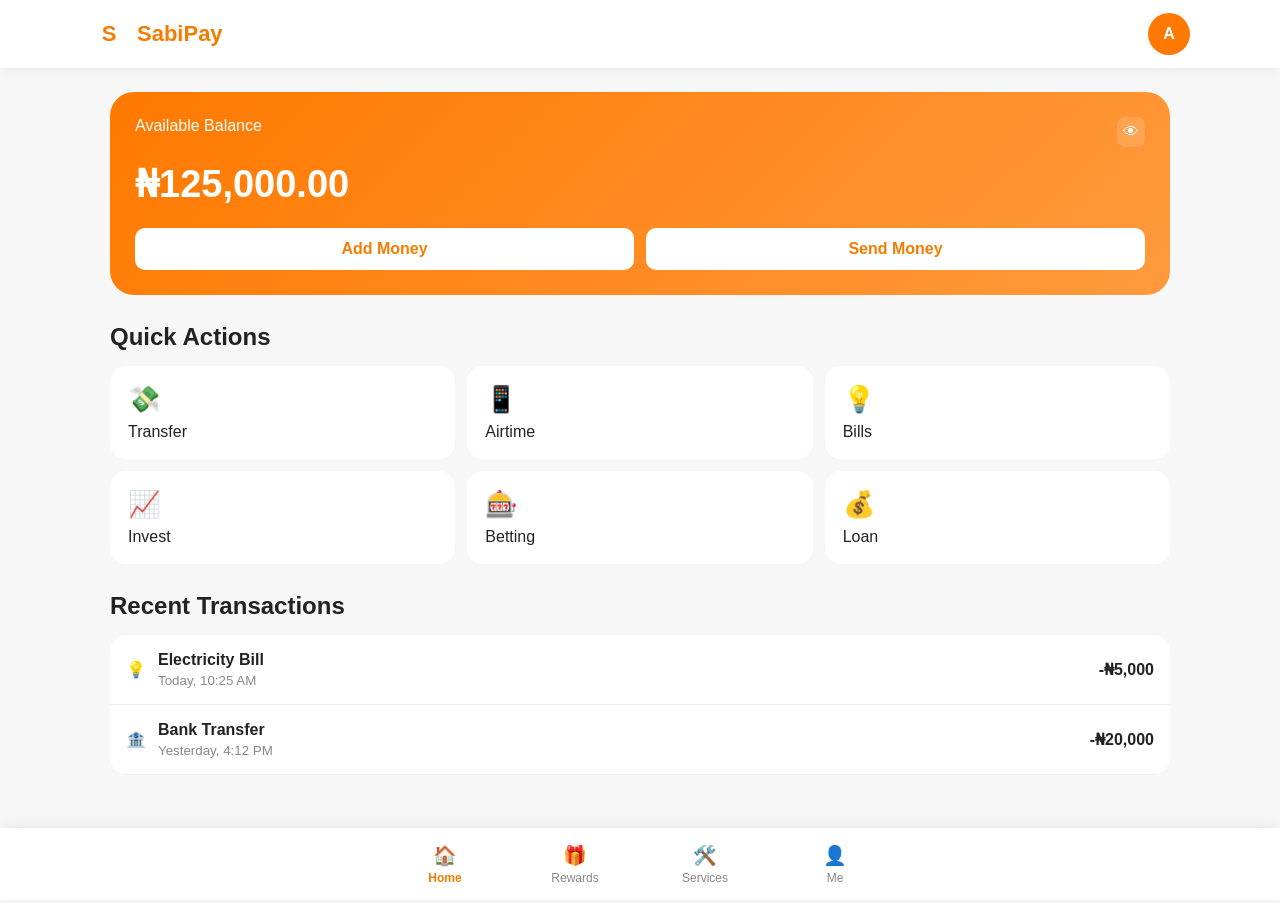
==== src/main/resources/static/index.html @ b687425d "Initial SabiPay wallet project" ====
<!DOCTYPE html>
<html lang="en"><head><meta charset="UTF-8"><meta name="viewport" content="width=device-width,initial-scale=1.0"><title>SabiPay - Home</title><link rel="stylesheet" href="css/style.css"></head>
<body><header class="topbar"><a class="brand" href="index.html"><span class="logo-mark small">S</span>SabiPay</a><a class="avatar" href="me.html">A</a></header>
<main class="app-main"><section class="balance-card"><div>Available Balance <button class="balance-eye">👁</button></div><h1>₦125,000.00</h1><div class="balance-actions"><button>Add Money</button><button>Send Money</button></div></section>
<section class="section"><div class="section-title"><h2>Quick Actions</h2></div><div class="service-grid">
<a href="service.html"><span>💸</span>Transfer</a><a href="service.html"><span>📱</span>Airtime</a><a href="service.html"><span>💡</span>Bills</a><a href="service.html"><span>📈</span>Invest</a><a href="service.html"><span>🎰</span>Betting</a><a href="service.html"><span>💰</span>Loan</a></div></section>
<section class="section"><div class="section-title"><h2>Recent Transactions</h2></div><div class="transaction-list">
<div class="transaction"><span>💡</span><div><b>Electricity Bill</b><small>Today, 10:25 AM</small></div><strong>-₦5,000</strong></div>
<div class="transaction"><span>🏦</span><div><b>Bank Transfer</b><small>Yesterday, 4:12 PM</small></div><strong>-₦20,000</strong></div></div></section></main>
<nav class="bottom-nav"><a class="active" href="index.html">🏠<span>Home</span></a><a href="reward.html">🎁<span>Rewards</span></a><a href="service.html">🛠️<span>Services</span></a><a href="me.html">👤<span>Me</span></a></nav><script src="js/app.js"></script></body></html>
---- src/main/resources/static/css/style.css ----
*{box-sizing:border-box;margin:0;padding:0}body{font-family:Arial,Helvetica,sans-serif;background:#f7f7f7;color:#222}a{text-decoration:none;color:inherit}button,input{font:inherit}.auth-page{min-height:100vh;background:linear-gradient(145deg,#ff7900,#ff9d3d);display:flex;align-items:center;justify-content:center;padding:24px}.auth-container{width:100%;max-width:440px}.auth-brand{text-align:center;color:#fff;margin-bottom:22px}.auth-brand h1{font-size:32px;margin:10px 0 6px}.logo-mark{width:58px;height:58px;border-radius:18px;background:#fff;color:#f57c00;display:inline-flex;align-items:center;justify-content:center;font-size:32px;font-weight:800}.logo-mark.small{width:38px;height:38px;border-radius:12px;font-size:22px}.auth-card{background:#fff;border-radius:24px;padding:30px;box-shadow:0 20px 50px #0003}.auth-card h2{font-size:26px;margin-bottom:7px}.muted{color:#777;margin-bottom:24px}label{display:block;font-weight:600;margin:15px 0 7px}input{width:100%;padding:14px;border:1px solid #ddd;border-radius:12px;outline:none}input:focus{border-color:#ff7900}.password-wrap{position:relative}.password-wrap input{padding-right:65px}.password-toggle{position:absolute;right:8px;top:7px;border:0;background:none;color:#f57c00;font-weight:700;cursor:pointer;padding:7px}.forgot-link{display:block;text-align:right;color:#f57c00;margin:12px 0 18px}.primary-btn{width:100%;border:0;background:#ff7900;color:#fff;padding:14px;border-radius:12px;font-weight:700;cursor:pointer}.switch-auth{text-align:center;margin-top:20px;color:#777}.switch-auth a{color:#f57c00;font-weight:700}.topbar{height:68px;background:#fff;display:flex;align-items:center;justify-content:space-between;padding:0 max(20px,calc((100% - 1100px)/2));box-shadow:0 2px 12px #0000000d;position:sticky;top:0;z-index:10}.brand{display:flex;align-items:center;gap:9px;font-size:22px;font-weight:800;color:#f57c00}.avatar,.profile-avatar{width:42px;height:42px;border-radius:50%;background:#ff7900;color:#fff;display:flex;align-items:center;justify-content:center;font-weight:800}.app-main{max-width:1100px;margin:auto;padding:24px 20px 100px}.balance-card,.reward-card{background:linear-gradient(135deg,#ff7900,#ff9a3d);color:#fff;border-radius:24px;padding:25px;margin-bottom:28px}.balance-card>div:first-child{display:flex;justify-content:space-between}.balance-eye{border:0;background:#ffffff25;color:#fff;padding:6px;border-radius:8px}.balance-card h1{font-size:38px;margin:15px 0 22px}.balance-actions{display:flex;gap:12px}.balance-actions button{flex:1;border:0;padding:12px;border-radius:10px;color:#f57c00;background:#fff;font-weight:700}.section{margin-bottom:28px}.section-title{display:flex;justify-content:space-between;margin-bottom:15px}.service-grid{display:grid;grid-template-columns:repeat(3,1fr);gap:12px}.service-grid a{background:#fff;border-radius:16px;padding:18px;display:flex;flex-direction:column;gap:8px}.service-grid span{font-size:26px}.service-grid.large{grid-template-columns:repeat(2,1fr)}small{display:block;color:#888;margin-top:4px}.transaction-list,.settings-list,.reward-list{background:#fff;border-radius:18px;overflow:hidden}.transaction{display:flex;align-items:center;gap:12px;padding:16px;border-bottom:1px solid #eee}.transaction div{flex:1}.page-heading{margin:15px 0 25px}.page-heading p{color:#777;margin-top:6px}.reward-card h1{font-size:42px;margin:12px 0 20px}.reward-card h1 small{font-size:18px}.reward-card .primary-btn{background:#fff;color:#f57c00;width:auto}.reward-list>div{display:flex;align-items:center;gap:14px;padding:17px;border-bottom:1px solid #eee}.reward-list>div>div{flex:1}.reward-list button{border:0;background:#fff3e8;color:#f57c00;padding:8px 12px;border-radius:9px}.profile-card{text-align:center;background:#fff;border-radius:20px;padding:28px;margin-bottom:22px}.profile-avatar{width:72px;height:72px;margin:0 auto 12px;font-size:26px}.profile-card p{color:#777;margin-top:5px}.settings-list a{display:flex;align-items:center;gap:13px;padding:17px;border-bottom:1px solid #eee}.settings-list b{margin-left:auto;color:#aaa}.logout-btn{width:100%;margin-top:18px;border:1px solid #ff7900;color:#ff7900;background:#fff;padding:13px;border-radius:12px;font-weight:700}.bottom-nav{position:fixed;bottom:0;left:0;right:0;height:72px;background:#fff;display:flex;justify-content:center;box-shadow:0 -3px 15px #00000010;z-index:20}.bottom-nav a{width:130px;display:flex;flex-direction:column;align-items:center;justify-content:center;gap:4px;color:#888;font-size:19px}.bottom-nav a span{font-size:12px}.bottom-nav a.active{color:#f57c00;font-weight:700}@media(max-width:650px){.service-grid,.service-grid.large{grid-template-columns:repeat(2,1fr)}.balance-card h1{font-size:31px}.app-main{padding:18px 14px 95px}.auth-card{padding:24px}.bottom-nav a{width:25%}}
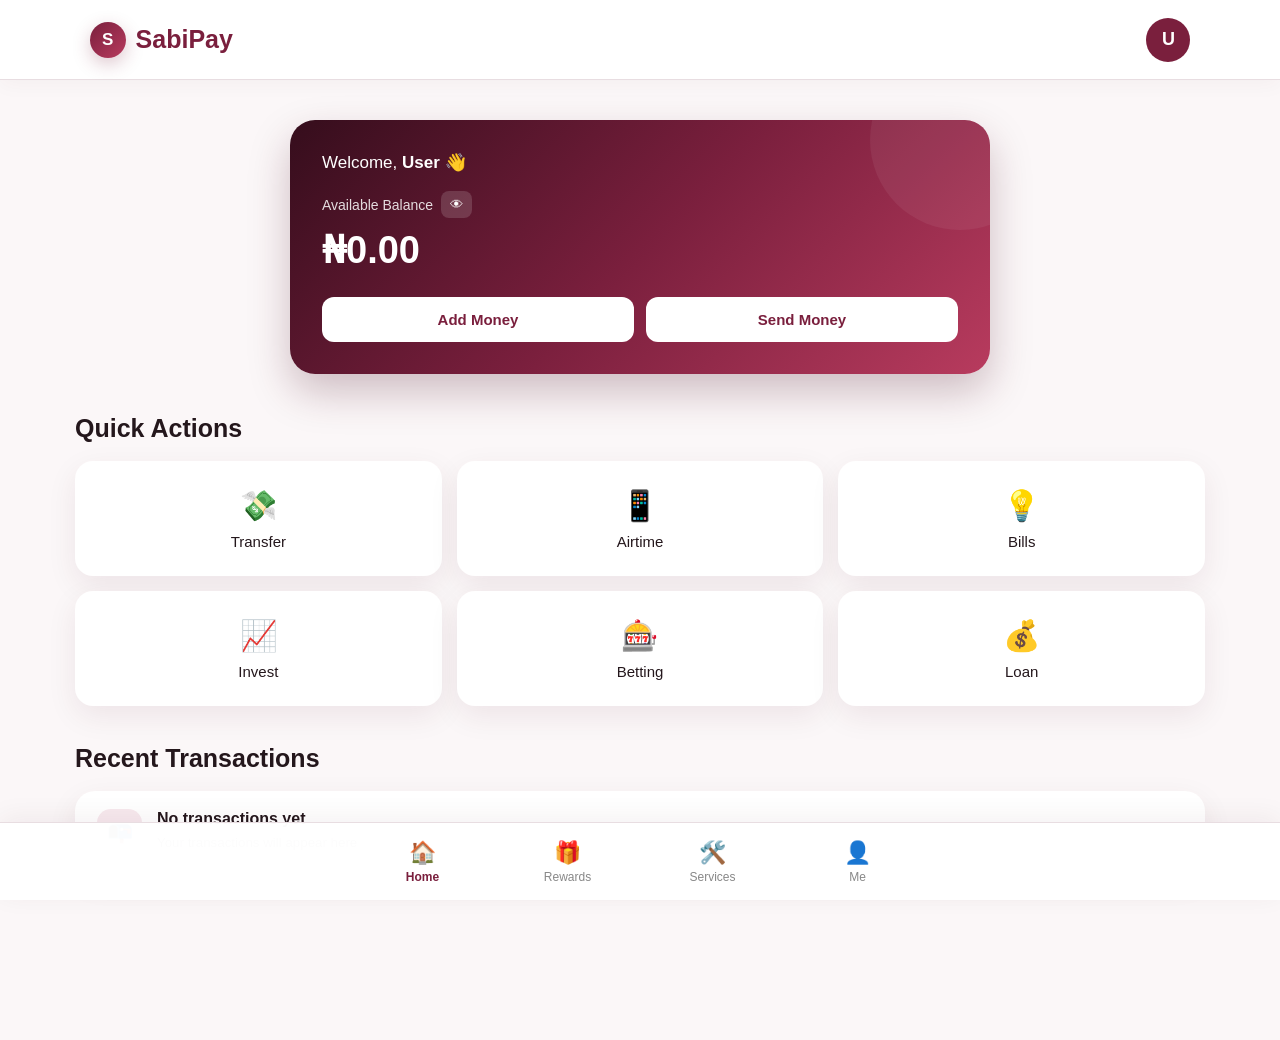
==== commit 9fa189cf: "Update SabiPay frontend wine theme and responsiveness" ====
--- a/src/main/resources/static/index.html
+++ b/src/main/resources/static/index.html
@@ -1,10 +1,592 @@
 <!DOCTYPE html>
-<html lang="en"><head><meta charset="UTF-8"><meta name="viewport" content="width=device-width,initial-scale=1.0"><title>SabiPay - Home</title><link rel="stylesheet" href="css/style.css"></head>
-<body><header class="topbar"><a class="brand" href="index.html"><span class="logo-mark small">S</span>SabiPay</a><a class="avatar" href="me.html">A</a></header>
-<main class="app-main"><section class="balance-card"><div>Available Balance <button class="balance-eye">👁</button></div><h1>₦125,000.00</h1><div class="balance-actions"><button>Add Money</button><button>Send Money</button></div></section>
-<section class="section"><div class="section-title"><h2>Quick Actions</h2></div><div class="service-grid">
-<a href="service.html"><span>💸</span>Transfer</a><a href="service.html"><span>📱</span>Airtime</a><a href="service.html"><span>💡</span>Bills</a><a href="service.html"><span>📈</span>Invest</a><a href="service.html"><span>🎰</span>Betting</a><a href="service.html"><span>💰</span>Loan</a></div></section>
-<section class="section"><div class="section-title"><h2>Recent Transactions</h2></div><div class="transaction-list">
-<div class="transaction"><span>💡</span><div><b>Electricity Bill</b><small>Today, 10:25 AM</small></div><strong>-₦5,000</strong></div>
-<div class="transaction"><span>🏦</span><div><b>Bank Transfer</b><small>Yesterday, 4:12 PM</small></div><strong>-₦20,000</strong></div></div></section></main>
-<nav class="bottom-nav"><a class="active" href="index.html">🏠<span>Home</span></a><a href="reward.html">🎁<span>Rewards</span></a><a href="service.html">🛠️<span>Services</span></a><a href="me.html">👤<span>Me</span></a></nav><script src="js/app.js"></script></body></html>+<html lang="en">
+
+<head>
+
+    <meta charset="UTF-8">
+
+    <meta
+        name="viewport"
+        content="width=device-width, initial-scale=1.0"
+    >
+
+    <title>SabiPay - Home</title>
+
+    <link
+        rel="stylesheet"
+        href="css/style.css"
+    >
+
+</head>
+
+
+<body>
+
+
+    <!-- =====================================
+         TOP NAVIGATION
+    ====================================== -->
+
+    <header class="topbar">
+
+        <a
+            class="brand"
+            href="index.html"
+        >
+
+            <span class="logo-mark small">S</span>
+
+            SabiPay
+
+        </a>
+
+
+        <a
+            class="avatar"
+            id="userAvatar"
+            href="me.html"
+        >
+            U
+        </a>
+
+    </header>
+
+
+
+    <!-- =====================================
+         MAIN CONTENT
+    ====================================== -->
+
+    <main class="app-main">
+
+
+        <!-- =================================
+             BALANCE CARD
+        ================================== -->
+
+        <section class="balance-card">
+
+            <p>
+                Welcome,
+                <strong id="welcomeName">User</strong>
+                👋
+            </p>
+
+
+            <div>
+
+                <span>
+                    Available Balance
+                </span>
+
+
+                <button
+                    class="balance-eye"
+                    id="balanceEye"
+                    type="button"
+                >
+                    👁
+                </button>
+
+            </div>
+
+
+            <h1 id="balance">
+                ₦0.00
+            </h1>
+
+
+            <div class="balance-actions">
+
+                <button
+                    type="button"
+                    id="addMoneyBtn"
+                >
+                    Add Money
+                </button>
+
+
+                <button
+                    type="button"
+                    id="sendMoneyBtn"
+                >
+                    Send Money
+                </button>
+
+            </div>
+
+        </section>
+
+
+
+        <!-- =================================
+             QUICK ACTIONS
+        ================================== -->
+
+        <section class="section">
+
+            <div class="section-title">
+
+                <h2>
+                    Quick Actions
+                </h2>
+
+            </div>
+
+
+            <div class="service-grid">
+
+
+                <a href="service.html">
+
+                    <span>💸</span>
+
+                    Transfer
+
+                </a>
+
+
+                <a href="service.html">
+
+                    <span>📱</span>
+
+                    Airtime
+
+                </a>
+
+
+                <a href="service.html">
+
+                    <span>💡</span>
+
+                    Bills
+
+                </a>
+
+
+                <a href="service.html">
+
+                    <span>📈</span>
+
+                    Invest
+
+                </a>
+
+
+                <a href="service.html">
+
+                    <span>🎰</span>
+
+                    Betting
+
+                </a>
+
+
+                <a href="service.html">
+
+                    <span>💰</span>
+
+                    Loan
+
+                </a>
+
+
+            </div>
+
+        </section>
+
+
+
+        <!-- =================================
+             RECENT TRANSACTIONS
+        ================================== -->
+
+        <section class="section">
+
+            <div class="section-title">
+
+                <h2>
+                    Recent Transactions
+                </h2>
+
+            </div>
+
+
+            <div
+                class="transaction-list"
+                id="transactionList"
+            >
+
+                <div class="transaction">
+
+                    <span>📭</span>
+
+
+                    <div>
+
+                        <b>
+                            No transactions yet
+                        </b>
+
+
+                        <small>
+                            Your transactions will appear here
+                        </small>
+
+                    </div>
+
+                </div>
+
+            </div>
+
+        </section>
+
+
+    </main>
+
+
+
+    <!-- =====================================
+         SEND MONEY MODAL
+    ====================================== -->
+
+    <div
+        class="modal-overlay"
+        id="sendMoneyModal"
+    >
+
+        <div class="transfer-modal">
+
+
+            <!-- Modal Header -->
+
+            <div class="modal-header">
+
+                <div>
+
+                    <h2>
+                        Send Money
+                    </h2>
+
+                    <p>
+                        Transfer money to a bank account
+                    </p>
+
+                </div>
+
+
+                <button
+                    class="close-modal"
+                    id="closeSendMoney"
+                    type="button"
+                >
+                    ×
+                </button>
+
+            </div>
+
+
+
+            <!-- =================================
+                 SAVED BENEFICIARIES
+            ================================== -->
+
+            <div
+                id="beneficiarySection"
+                class="beneficiary-section"
+            >
+
+                <label>
+                    Saved Beneficiaries
+                </label>
+
+
+                <select id="beneficiarySelect">
+
+                    <option value="">
+                        Select a beneficiary
+                    </option>
+
+                </select>
+
+            </div>
+
+
+
+            <!-- =================================
+                 TRANSFER FORM
+            ================================== -->
+
+            <form id="transferForm">
+
+
+                <!-- BANK -->
+
+                <label for="bankSelect">
+                    Select Bank
+                </label>
+
+
+                <select
+                    id="bankSelect"
+                    required
+                >
+
+                    <option value="">
+                        Choose a bank
+                    </option>
+
+                    <option value="Access Bank">
+                        Access Bank
+                    </option>
+
+                    <option value="ALAT by Wema">
+                        ALAT by Wema
+                    </option>
+
+                    <option value="Citibank Nigeria">
+                        Citibank Nigeria
+                    </option>
+
+                    <option value="Ecobank Nigeria">
+                        Ecobank Nigeria
+                    </option>
+
+                    <option value="Fidelity Bank">
+                        Fidelity Bank
+                    </option>
+
+                    <option value="First Bank">
+                        First Bank
+                    </option>
+
+                    <option value="First City Monument Bank">
+                        FCMB
+                    </option>
+
+                    <option value="Globus Bank">
+                        Globus Bank
+                    </option>
+
+                    <option value="GTBank">
+                        GTBank
+                    </option>
+
+                    <option value="Heritage Bank">
+                        Heritage Bank
+                    </option>
+
+                    <option value="Keystone Bank">
+                        Keystone Bank
+                    </option>
+
+                    <option value="Kuda Bank">
+                        Kuda Bank
+                    </option>
+
+                    <option value="Moniepoint">
+                        Moniepoint
+                    </option>
+
+                    <option value="OPay">
+                        OPay
+                    </option>
+
+                    <option value="PalmPay">
+                        PalmPay
+                    </option>
+
+                    <option value="Polaris Bank">
+                        Polaris Bank
+                    </option>
+
+                    <option value="Premium Trust Bank">
+                        Premium Trust Bank
+                    </option>
+
+                    <option value="Providus Bank">
+                        Providus Bank
+                    </option>
+
+                    <option value="Stanbic IBTC">
+                        Stanbic IBTC
+                    </option>
+
+                    <option value="Sterling Bank">
+                        Sterling Bank
+                    </option>
+
+                    <option value="UBA">
+                        UBA
+                    </option>
+
+                    <option value="Union Bank">
+                        Union Bank
+                    </option>
+
+                    <option value="Unity Bank">
+                        Unity Bank
+                    </option>
+
+                    <option value="Wema Bank">
+                        Wema Bank
+                    </option>
+
+                    <option value="Zenith Bank">
+                        Zenith Bank
+                    </option>
+
+                </select>
+
+
+
+                <!-- ACCOUNT NUMBER -->
+
+                <label for="accountNumber">
+                    Account Number
+                </label>
+
+
+                <input
+                    id="accountNumber"
+                    type="text"
+                    inputmode="numeric"
+                    maxlength="10"
+                    placeholder="Enter 10-digit account number"
+                    required
+                >
+
+
+
+                <!-- BENEFICIARY NAME -->
+
+                <label for="beneficiaryName">
+                    Beneficiary Name
+                </label>
+
+
+                <input
+                    id="beneficiaryName"
+                    type="text"
+                    placeholder="Enter account holder's name"
+                    required
+                >
+
+
+
+                <!-- AMOUNT -->
+
+                <label for="transferAmount">
+                    Amount
+                </label>
+
+
+                <input
+                    id="transferAmount"
+                    type="number"
+                    min="100"
+                    step="1"
+                    placeholder="₦ Enter amount"
+                    required
+                >
+
+
+
+                <!-- SAVE BENEFICIARY -->
+
+                <label class="save-beneficiary">
+
+                    <input
+                        type="checkbox"
+                        id="saveBeneficiary"
+                    >
+
+                    <span>
+                        Save this beneficiary
+                    </span>
+
+                </label>
+
+
+
+                <!-- TRANSFER BUTTON -->
+
+                <button
+                    class="primary-btn"
+                    type="submit"
+                >
+                    Continue Transfer
+                </button>
+
+
+            </form>
+
+        </div>
+
+    </div>
+
+
+
+    <!-- =====================================
+         BOTTOM NAVIGATION
+    ====================================== -->
+
+    <nav class="bottom-nav">
+
+
+        <a
+            class="active"
+            href="index.html"
+        >
+
+            🏠
+
+            <span>
+                Home
+            </span>
+
+        </a>
+
+
+        <a href="reward.html">
+
+            🎁
+
+            <span>
+                Rewards
+            </span>
+
+        </a>
+
+
+        <a href="service.html">
+
+            🛠️
+
+            <span>
+                Services
+            </span>
+
+        </a>
+
+
+        <a href="me.html">
+
+            👤
+
+            <span>
+                Me
+            </span>
+
+        </a>
+
+
+    </nav>
+
+
+
+    <script src="js/app.js"></script>
+
+</body>
+
+</html>
--- a/src/main/resources/static/css/style.css
+++ b/src/main/resources/static/css/style.css
@@ -1 +1,1946 @@
-*{box-sizing:border-box;margin:0;padding:0}body{font-family:Arial,Helvetica,sans-serif;background:#f7f7f7;color:#222}a{text-decoration:none;color:inherit}button,input{font:inherit}.auth-page{min-height:100vh;background:linear-gradient(145deg,#ff7900,#ff9d3d);display:flex;align-items:center;justify-content:center;padding:24px}.auth-container{width:100%;max-width:440px}.auth-brand{text-align:center;color:#fff;margin-bottom:22px}.auth-brand h1{font-size:32px;margin:10px 0 6px}.logo-mark{width:58px;height:58px;border-radius:18px;background:#fff;color:#f57c00;display:inline-flex;align-items:center;justify-content:center;font-size:32px;font-weight:800}.logo-mark.small{width:38px;height:38px;border-radius:12px;font-size:22px}.auth-card{background:#fff;border-radius:24px;padding:30px;box-shadow:0 20px 50px #0003}.auth-card h2{font-size:26px;margin-bottom:7px}.muted{color:#777;margin-bottom:24px}label{display:block;font-weight:600;margin:15px 0 7px}input{width:100%;padding:14px;border:1px solid #ddd;border-radius:12px;outline:none}input:focus{border-color:#ff7900}.password-wrap{position:relative}.password-wrap input{padding-right:65px}.password-toggle{position:absolute;right:8px;top:7px;border:0;background:none;color:#f57c00;font-weight:700;cursor:pointer;padding:7px}.forgot-link{display:block;text-align:right;color:#f57c00;margin:12px 0 18px}.primary-btn{width:100%;border:0;background:#ff7900;color:#fff;padding:14px;border-radius:12px;font-weight:700;cursor:pointer}.switch-auth{text-align:center;margin-top:20px;color:#777}.switch-auth a{color:#f57c00;font-weight:700}.topbar{height:68px;background:#fff;display:flex;align-items:center;justify-content:space-between;padding:0 max(20px,calc((100% - 1100px)/2));box-shadow:0 2px 12px #0000000d;position:sticky;top:0;z-index:10}.brand{display:flex;align-items:center;gap:9px;font-size:22px;font-weight:800;color:#f57c00}.avatar,.profile-avatar{width:42px;height:42px;border-radius:50%;background:#ff7900;color:#fff;display:flex;align-items:center;justify-content:center;font-weight:800}.app-main{max-width:1100px;margin:auto;padding:24px 20px 100px}.balance-card,.reward-card{background:linear-gradient(135deg,#ff7900,#ff9a3d);color:#fff;border-radius:24px;padding:25px;margin-bottom:28px}.balance-card>div:first-child{display:flex;justify-content:space-between}.balance-eye{border:0;background:#ffffff25;color:#fff;padding:6px;border-radius:8px}.balance-card h1{font-size:38px;margin:15px 0 22px}.balance-actions{display:flex;gap:12px}.balance-actions button{flex:1;border:0;padding:12px;border-radius:10px;color:#f57c00;background:#fff;font-weight:700}.section{margin-bottom:28px}.section-title{display:flex;justify-content:space-between;margin-bottom:15px}.service-grid{display:grid;grid-template-columns:repeat(3,1fr);gap:12px}.service-grid a{background:#fff;border-radius:16px;padding:18px;display:flex;flex-direction:column;gap:8px}.service-grid span{font-size:26px}.service-grid.large{grid-template-columns:repeat(2,1fr)}small{display:block;color:#888;margin-top:4px}.transaction-list,.settings-list,.reward-list{background:#fff;border-radius:18px;overflow:hidden}.transaction{display:flex;align-items:center;gap:12px;padding:16px;border-bottom:1px solid #eee}.transaction div{flex:1}.page-heading{margin:15px 0 25px}.page-heading p{color:#777;margin-top:6px}.reward-card h1{font-size:42px;margin:12px 0 20px}.reward-card h1 small{font-size:18px}.reward-card .primary-btn{background:#fff;color:#f57c00;width:auto}.reward-list>div{display:flex;align-items:center;gap:14px;padding:17px;border-bottom:1px solid #eee}.reward-list>div>div{flex:1}.reward-list button{border:0;background:#fff3e8;color:#f57c00;padding:8px 12px;border-radius:9px}.profile-card{text-align:center;background:#fff;border-radius:20px;padding:28px;margin-bottom:22px}.profile-avatar{width:72px;height:72px;margin:0 auto 12px;font-size:26px}.profile-card p{color:#777;margin-top:5px}.settings-list a{display:flex;align-items:center;gap:13px;padding:17px;border-bottom:1px solid #eee}.settings-list b{margin-left:auto;color:#aaa}.logout-btn{width:100%;margin-top:18px;border:1px solid #ff7900;color:#ff7900;background:#fff;padding:13px;border-radius:12px;font-weight:700}.bottom-nav{position:fixed;bottom:0;left:0;right:0;height:72px;background:#fff;display:flex;justify-content:center;box-shadow:0 -3px 15px #00000010;z-index:20}.bottom-nav a{width:130px;display:flex;flex-direction:column;align-items:center;justify-content:center;gap:4px;color:#888;font-size:19px}.bottom-nav a span{font-size:12px}.bottom-nav a.active{color:#f57c00;font-weight:700}@media(max-width:650px){.service-grid,.service-grid.large{grid-template-columns:repeat(2,1fr)}.balance-card h1{font-size:31px}.app-main{padding:18px 14px 95px}.auth-card{padding:24px}.bottom-nav a{width:25%}}+/* =========================================================
+   SABIPAY - PREMIUM WINE THEME
+   ========================================================= */
+
+/* =========================================================
+   COLOR VARIABLES
+   ========================================================= */
+
+:root {
+
+    --wine: #7A1F3D;
+    --dark-wine: #4B1025;
+    --deep-wine: #350D1C;
+
+    --wine-light: #B83B5E;
+    --wine-soft: #F7E9EE;
+
+    --cream: #FBF7F8;
+    --white: #FFFFFF;
+
+    --text: #24171C;
+    --text-light: #777077;
+
+    --border: #E8DDE1;
+
+    --success: #16845B;
+    --danger: #D64545;
+
+    --shadow:
+        0 10px 30px rgba(75, 16, 37, 0.08);
+}
+
+
+/* =========================================================
+   GLOBAL RESET
+   ========================================================= */
+
+* {
+    margin: 0;
+    padding: 0;
+    box-sizing: border-box;
+}
+
+
+html {
+    scroll-behavior: smooth;
+}
+
+
+body {
+
+    font-family:
+        Arial,
+        Helvetica,
+        sans-serif;
+
+    background: var(--cream);
+
+    color: var(--text);
+
+    min-height: 100vh;
+
+    padding-bottom: 90px;
+}
+
+
+a {
+    text-decoration: none;
+
+    color: inherit;
+}
+
+
+button,
+input,
+select {
+    font-family: inherit;
+}
+
+
+/* =========================================================
+   TOP NAVIGATION
+   ========================================================= */
+
+.topbar {
+
+    position: sticky;
+
+    top: 0;
+
+    z-index: 100;
+
+    width: 100%;
+
+    height: 80px;
+
+    background: rgba(255, 255, 255, 0.97);
+
+    border-bottom: 1px solid var(--border);
+
+    display: flex;
+
+    align-items: center;
+
+    justify-content: space-between;
+
+    padding: 0 7%;
+
+    box-shadow:
+        0 4px 20px rgba(75, 16, 37, 0.04);
+}
+
+
+/* =========================================================
+   LOGO
+   ========================================================= */
+
+.brand {
+
+    display: flex;
+
+    align-items: center;
+
+    gap: 10px;
+
+    font-size: 25px;
+
+    font-weight: 800;
+
+    color: var(--wine);
+}
+
+
+.logo-mark {
+
+    width: 42px;
+
+    height: 42px;
+
+    border-radius: 50%;
+
+    background:
+        linear-gradient(
+            135deg,
+            var(--wine),
+            var(--wine-light)
+        );
+
+    color: white;
+
+    display: flex;
+
+    align-items: center;
+
+    justify-content: center;
+
+    font-weight: 800;
+
+    box-shadow:
+        0 6px 18px rgba(122, 31, 61, 0.25);
+}
+
+
+.logo-mark.small {
+
+    width: 36px;
+
+    height: 36px;
+
+    font-size: 17px;
+}
+
+
+/* =========================================================
+   USER AVATAR
+   ========================================================= */
+
+.avatar {
+
+    width: 44px;
+
+    height: 44px;
+
+    border-radius: 50%;
+
+    background: var(--wine);
+
+    color: white;
+
+    display: flex;
+
+    align-items: center;
+
+    justify-content: center;
+
+    font-size: 18px;
+
+    font-weight: bold;
+
+    transition: 0.3s;
+}
+
+
+.avatar:hover {
+
+    background: var(--dark-wine);
+
+    transform: scale(1.05);
+}
+
+
+/* =========================================================
+   MAIN CONTENT
+   ========================================================= */
+
+.app-main {
+
+    width: 100%;
+
+    max-width: 1180px;
+
+    margin: 0 auto;
+
+    padding: 40px 25px;
+}
+
+
+/* =========================================================
+   BALANCE CARD
+   ========================================================= */
+
+.balance-card {
+
+    width: 100%;
+
+    max-width: 700px;
+
+    margin: 0 auto 40px;
+
+    padding: 32px;
+
+    border-radius: 25px;
+
+    color: white;
+
+    background:
+        linear-gradient(
+            135deg,
+            var(--deep-wine),
+            var(--wine),
+            var(--wine-light)
+        );
+
+    box-shadow:
+        0 18px 40px rgba(75, 16, 37, 0.25);
+
+    position: relative;
+
+    overflow: hidden;
+}
+
+
+/* Decorative circle */
+
+.balance-card::after {
+
+    content: "";
+
+    position: absolute;
+
+    width: 180px;
+
+    height: 180px;
+
+    border-radius: 50%;
+
+    background: rgba(255, 255, 255, 0.06);
+
+    right: -60px;
+
+    top: -70px;
+}
+
+
+.balance-card p {
+
+    font-size: 17px;
+
+    margin-bottom: 18px;
+
+    position: relative;
+
+    z-index: 2;
+}
+
+
+.balance-card > div:first-of-type {
+
+    display: flex;
+
+    align-items: center;
+
+    gap: 8px;
+
+    color: rgba(255, 255, 255, 0.85);
+
+    font-size: 14px;
+
+    position: relative;
+
+    z-index: 2;
+}
+
+
+.balance-card h1 {
+
+    font-size: 38px;
+
+    margin: 10px 0 25px;
+
+    position: relative;
+
+    z-index: 2;
+}
+
+
+/* =========================================================
+   BALANCE EYE
+   ========================================================= */
+
+.balance-eye {
+
+    border: none;
+
+    background: rgba(255, 255, 255, 0.15);
+
+    color: white;
+
+    border-radius: 8px;
+
+    padding: 6px 9px;
+
+    cursor: pointer;
+
+    transition: 0.3s;
+}
+
+
+.balance-eye:hover {
+
+    background: rgba(255, 255, 255, 0.25);
+}
+
+
+/* =========================================================
+   BALANCE BUTTONS
+   ========================================================= */
+
+.balance-actions {
+
+    display: flex;
+
+    gap: 12px;
+
+    position: relative;
+
+    z-index: 2;
+}
+
+
+.balance-actions button {
+
+    flex: 1;
+
+    border: none;
+
+    padding: 14px 20px;
+
+    border-radius: 12px;
+
+    background: white;
+
+    color: var(--wine);
+
+    font-weight: bold;
+
+    font-size: 15px;
+
+    cursor: pointer;
+
+    transition: 0.3s;
+}
+
+
+.balance-actions button:hover {
+
+    transform: translateY(-2px);
+
+    box-shadow:
+        0 7px 15px rgba(0, 0, 0, 0.12);
+}
+
+
+/* =========================================================
+   SECTIONS
+   ========================================================= */
+
+.section {
+
+    margin-bottom: 38px;
+}
+
+
+.section-title {
+
+    display: flex;
+
+    justify-content: space-between;
+
+    align-items: center;
+
+    margin-bottom: 18px;
+}
+
+
+.section-title h2 {
+
+    font-size: 25px;
+
+    color: var(--text);
+}
+
+
+/* =========================================================
+   QUICK ACTIONS
+   ========================================================= */
+
+.service-grid {
+
+    display: grid;
+
+    grid-template-columns:
+        repeat(3, 1fr);
+
+    gap: 15px;
+}
+
+
+.service-grid a {
+
+    background: white;
+
+    min-height: 115px;
+
+    border-radius: 18px;
+
+    display: flex;
+
+    flex-direction: column;
+
+    align-items: center;
+
+    justify-content: center;
+
+    gap: 10px;
+
+    font-size: 15px;
+
+    border: 1px solid transparent;
+
+    box-shadow: var(--shadow);
+
+    transition:
+        transform 0.3s,
+        border 0.3s,
+        box-shadow 0.3s;
+
+    cursor: pointer;
+}
+
+
+.service-grid a span {
+
+    font-size: 30px;
+}
+
+
+.service-grid a:hover {
+
+    transform: translateY(-5px);
+
+    border-color: var(--wine-light);
+
+    box-shadow:
+        0 15px 30px rgba(122, 31, 61, 0.13);
+}
+
+
+/* =========================================================
+   TRANSACTIONS
+   ========================================================= */
+
+.transaction-list {
+
+    background: white;
+
+    border-radius: 20px;
+
+    overflow: hidden;
+
+    box-shadow: var(--shadow);
+}
+
+
+.transaction {
+
+    min-height: 80px;
+
+    padding: 18px 22px;
+
+    display: flex;
+
+    align-items: center;
+
+    gap: 15px;
+
+    border-bottom: 1px solid #F0E8EB;
+}
+
+
+.transaction:last-child {
+
+    border-bottom: none;
+}
+
+
+.transaction > span {
+
+    width: 45px;
+
+    height: 45px;
+
+    border-radius: 14px;
+
+    background: var(--wine-soft);
+
+    display: flex;
+
+    align-items: center;
+
+    justify-content: center;
+
+    font-size: 21px;
+}
+
+
+.transaction div {
+
+    flex: 1;
+}
+
+
+.transaction b {
+
+    display: block;
+
+    font-size: 16px;
+
+    margin-bottom: 5px;
+}
+
+
+.transaction small {
+
+    color: var(--text-light);
+
+    line-height: 1.5;
+}
+
+
+.transaction strong {
+
+    color: var(--wine);
+
+    font-size: 15px;
+}
+
+
+/* =========================================================
+   BOTTOM NAVIGATION
+   ========================================================= */
+
+.bottom-nav {
+
+    position: fixed;
+
+    bottom: 0;
+
+    left: 0;
+
+    width: 100%;
+
+    height: 78px;
+
+    background: rgba(255, 255, 255, 0.98);
+
+    border-top: 1px solid var(--border);
+
+    display: flex;
+
+    justify-content: center;
+
+    align-items: center;
+
+    gap: 80px;
+
+    z-index: 200;
+
+    box-shadow:
+        0 -5px 25px rgba(75, 16, 37, 0.06);
+}
+
+
+.bottom-nav a {
+
+    min-width: 65px;
+
+    display: flex;
+
+    flex-direction: column;
+
+    align-items: center;
+
+    justify-content: center;
+
+    gap: 4px;
+
+    color: #888;
+
+    font-size: 22px;
+
+    transition: 0.3s;
+}
+
+
+.bottom-nav a span {
+
+    font-size: 12px;
+}
+
+
+.bottom-nav a:hover {
+
+    color: var(--wine);
+
+    transform: translateY(-2px);
+}
+
+
+.bottom-nav a.active {
+
+    color: var(--wine);
+
+    font-weight: bold;
+}
+
+
+/* =========================================================
+   SEND MONEY MODAL
+   ========================================================= */
+
+.modal-overlay {
+
+    position: fixed;
+
+    inset: 0;
+
+    background:
+        rgba(36, 23, 28, 0.65);
+
+    display: none;
+
+    align-items: center;
+
+    justify-content: center;
+
+    padding: 20px;
+
+    z-index: 500;
+
+    backdrop-filter: blur(4px);
+}
+
+
+.modal-overlay.active {
+
+    display: flex;
+}
+
+
+/* =========================================================
+   TRANSFER MODAL
+   ========================================================= */
+
+.transfer-modal {
+
+    width: 100%;
+
+    max-width: 500px;
+
+    max-height: 90vh;
+
+    overflow-y: auto;
+
+    background: white;
+
+    border-radius: 24px;
+
+    padding: 30px;
+
+    box-shadow:
+        0 25px 70px rgba(53, 13, 28, 0.3);
+
+    animation:
+        modalAppear 0.25s ease;
+}
+
+
+@keyframes modalAppear {
+
+    from {
+
+        opacity: 0;
+
+        transform:
+            translateY(20px)
+            scale(0.97);
+    }
+
+    to {
+
+        opacity: 1;
+
+        transform:
+            translateY(0)
+            scale(1);
+    }
+}
+
+
+/* =========================================================
+   MODAL HEADER
+   ========================================================= */
+
+.modal-header {
+
+    display: flex;
+
+    align-items: flex-start;
+
+    justify-content: space-between;
+
+    gap: 15px;
+
+    margin-bottom: 20px;
+}
+
+
+.modal-header h2 {
+
+    color: var(--wine);
+
+    font-size: 25px;
+
+    margin-bottom: 5px;
+}
+
+
+.modal-header p {
+
+    color: var(--text-light);
+
+    font-size: 14px;
+}
+
+
+.close-modal {
+
+    width: 38px;
+
+    height: 38px;
+
+    border: none;
+
+    border-radius: 50%;
+
+    background: var(--wine-soft);
+
+    color: var(--wine);
+
+    font-size: 25px;
+
+    cursor: pointer;
+
+    transition: 0.3s;
+}
+
+
+.close-modal:hover {
+
+    background: var(--wine);
+
+    color: white;
+}
+
+
+/* =========================================================
+   BENEFICIARY SECTION
+   ========================================================= */
+
+.beneficiary-section {
+
+    padding: 16px;
+
+    background: var(--wine-soft);
+
+    border: 1px solid #EBD3DC;
+
+    border-radius: 15px;
+
+    margin-bottom: 18px;
+}
+
+
+.beneficiary-section label {
+
+    margin-top: 0 !important;
+
+    color: var(--wine);
+}
+
+
+/* =========================================================
+   FORM LABELS
+   ========================================================= */
+
+.transfer-modal label {
+
+    display: block;
+
+    font-weight: 600;
+
+    color: var(--text);
+
+    margin: 15px 0 7px;
+}
+
+
+/* =========================================================
+   INPUTS AND SELECTS
+   ========================================================= */
+
+.transfer-modal input,
+.transfer-modal select {
+
+    width: 100%;
+
+    padding: 14px 15px;
+
+    border: 1px solid var(--border);
+
+    border-radius: 12px;
+
+    background: white;
+
+    color: var(--text);
+
+    outline: none;
+
+    font-size: 15px;
+
+    transition: 0.3s;
+}
+
+
+.transfer-modal input::placeholder {
+
+    color: #AAA;
+}
+
+
+.transfer-modal input:focus,
+.transfer-modal select:focus {
+
+    border-color: var(--wine);
+
+    box-shadow:
+        0 0 0 3px rgba(122, 31, 61, 0.1);
+}
+
+
+/* =========================================================
+   SAVE BENEFICIARY
+   ========================================================= */
+
+.save-beneficiary {
+
+    display: flex !important;
+
+    align-items: center;
+
+    gap: 9px;
+
+    cursor: pointer;
+
+    margin: 18px 0 !important;
+}
+
+
+.save-beneficiary input {
+
+    width: 18px !important;
+
+    height: 18px;
+
+    accent-color: var(--wine);
+
+    cursor: pointer;
+}
+
+
+.save-beneficiary span {
+
+    font-size: 14px;
+
+    color: var(--text-light);
+}
+
+
+/* =========================================================
+   PRIMARY BUTTON
+   ========================================================= */
+
+.primary-btn {
+
+    width: 100%;
+
+    border: none;
+
+    padding: 15px;
+
+    border-radius: 13px;
+
+    background:
+        linear-gradient(
+            135deg,
+            var(--wine),
+            var(--wine-light)
+        );
+
+    color: white;
+
+    font-size: 16px;
+
+    font-weight: bold;
+
+    cursor: pointer;
+
+    margin-top: 10px;
+
+    transition: 0.3s;
+
+    box-shadow:
+        0 8px 20px rgba(122, 31, 61, 0.2);
+}
+
+
+.primary-btn:hover {
+
+    transform: translateY(-2px);
+
+    box-shadow:
+        0 12px 25px rgba(122, 31, 61, 0.28);
+}
+
+
+.primary-btn:active {
+
+    transform: translateY(0);
+}
+
+
+/* =========================================================
+   LOGIN / SIGNUP FORMS
+   ========================================================= */
+
+.auth-container {
+
+    min-height: calc(100vh - 80px);
+
+    display: flex;
+
+    align-items: center;
+
+    justify-content: center;
+
+    padding: 30px 20px;
+}
+
+
+.auth-card {
+
+    width: 100%;
+
+    max-width: 450px;
+
+    background: white;
+
+    padding: 35px;
+
+    border-radius: 25px;
+
+    box-shadow:
+        0 20px 50px rgba(75, 16, 37, 0.1);
+}
+
+
+.auth-card h1 {
+
+    color: var(--wine);
+
+    margin-bottom: 8px;
+}
+
+
+.auth-card p {
+
+    color: var(--text-light);
+
+    margin-bottom: 25px;
+}
+
+
+.auth-card label {
+
+    display: block;
+
+    font-weight: 600;
+
+    margin: 15px 0 7px;
+}
+
+
+.auth-card input {
+
+    width: 100%;
+
+    padding: 14px;
+
+    border: 1px solid var(--border);
+
+    border-radius: 12px;
+
+    outline: none;
+}
+
+
+.auth-card input:focus {
+
+    border-color: var(--wine);
+
+    box-shadow:
+        0 0 0 3px rgba(122, 31, 61, 0.1);
+}
+
+
+/* =========================================================
+   PASSWORD TOGGLE
+   ========================================================= */
+
+.password-wrapper {
+
+    position: relative;
+}
+
+
+.password-wrapper input {
+
+    padding-right: 70px;
+}
+
+
+.password-toggle {
+
+    position: absolute;
+
+    right: 10px;
+
+    top: 50%;
+
+    transform: translateY(-50%);
+
+    border: none;
+
+    background: transparent;
+
+    color: var(--wine);
+
+    cursor: pointer;
+
+    font-weight: 600;
+}
+
+
+/* =========================================================
+   GENERAL BUTTON
+   ========================================================= */
+
+button {
+
+    -webkit-tap-highlight-color: transparent;
+}
+
+
+/* =========================================================
+   TABLET
+   ========================================================= */
+
+@media (max-width: 900px) {
+
+    .topbar {
+
+        padding: 0 4%;
+
+    }
+
+
+    .app-main {
+
+        padding:
+            30px 20px;
+
+    }
+
+
+    .service-grid {
+
+        grid-template-columns:
+            repeat(3, 1fr);
+
+    }
+
+
+    .bottom-nav {
+
+        gap: 50px;
+
+    }
+
+}
+
+
+/* =========================================================
+   MOBILE
+   ========================================================= */
+
+@media (max-width: 600px) {
+
+    body {
+
+        padding-bottom: 85px;
+
+    }
+
+
+    /* TOP BAR */
+
+    .topbar {
+
+        height: 65px;
+
+        padding: 0 18px;
+
+    }
+
+
+    .brand {
+
+        font-size: 21px;
+
+    }
+
+
+    .logo-mark.small {
+
+        width: 34px;
+
+        height: 34px;
+
+    }
+
+
+    .avatar {
+
+        width: 38px;
+
+        height: 38px;
+
+        font-size: 15px;
+
+    }
+
+
+    /* MAIN */
+
+    .app-main {
+
+        padding:
+            20px 15px;
+
+    }
+
+
+    /* BALANCE */
+
+    .balance-card {
+
+        padding: 24px 20px;
+
+        border-radius: 21px;
+
+        margin-bottom: 30px;
+
+    }
+
+
+    .balance-card h1 {
+
+        font-size: 31px;
+
+    }
+
+
+    .balance-actions {
+
+        gap: 8px;
+
+    }
+
+
+    .balance-actions button {
+
+        padding: 12px 8px;
+
+        font-size: 14px;
+
+    }
+
+
+    /* SECTION */
+
+    .section-title h2 {
+
+        font-size: 21px;
+
+    }
+
+
+    /* QUICK ACTIONS */
+
+    .service-grid {
+
+        grid-template-columns:
+            repeat(2, 1fr);
+
+        gap: 11px;
+
+    }
+
+
+    .service-grid a {
+
+        min-height: 105px;
+
+        border-radius: 16px;
+
+    }
+
+
+    .service-grid a span {
+
+        font-size: 27px;
+
+    }
+
+
+    /* TRANSACTIONS */
+
+    .transaction {
+
+        padding: 15px;
+
+        gap: 10px;
+
+    }
+
+
+    .transaction > span {
+
+        width: 40px;
+
+        height: 40px;
+
+        font-size: 18px;
+
+    }
+
+
+    .transaction b {
+
+        font-size: 14px;
+
+    }
+
+
+    .transaction small {
+
+        font-size: 11px;
+
+    }
+
+
+    .transaction strong {
+
+        font-size: 13px;
+
+    }
+
+
+    /* BOTTOM NAV */
+
+    .bottom-nav {
+
+        height: 70px;
+
+        gap: 0;
+
+        justify-content:
+            space-around;
+
+    }
+
+
+    .bottom-nav a {
+
+        min-width: 55px;
+
+        font-size: 19px;
+
+    }
+
+
+    .bottom-nav a span {
+
+        font-size: 10px;
+
+    }
+
+
+    /* SEND MONEY MODAL */
+
+    .modal-overlay {
+
+        align-items: flex-end;
+
+        padding: 0;
+
+    }
+
+
+    .transfer-modal {
+
+        max-width: 100%;
+
+        max-height: 94vh;
+
+        border-radius:
+            24px 24px 0 0;
+
+        padding:
+            23px 18px;
+
+    }
+
+
+    .modal-header h2 {
+
+        font-size: 22px;
+
+    }
+
+
+    .transfer-modal input,
+    .transfer-modal select {
+
+        padding: 13px;
+
+    }
+
+
+    /* AUTH */
+
+    .auth-container {
+
+        padding:
+            20px 15px;
+
+    }
+
+
+    .auth-card {
+
+        padding: 25px 20px;
+
+        border-radius: 20px;
+
+    }
+
+}
+
+
+/* =========================================================
+   VERY SMALL PHONES
+   ========================================================= */
+
+@media (max-width: 380px) {
+
+    .balance-card h1 {
+
+        font-size: 27px;
+
+    }
+
+
+    .balance-actions button {
+
+        font-size: 12px;
+
+    }
+
+
+    .service-grid a {
+
+        min-height: 95px;
+
+    }
+
+
+    .bottom-nav a {
+
+        font-size: 17px;
+
+    }
+
+}
+
+/* =========================================================
+   ME / PROFILE PAGE
+   PREMIUM WINE THEME
+   ========================================================= */
+
+/* Profile Card */
+.profile-card {
+    background: #ffffff;
+    max-width: 700px;
+    margin: 20px auto 25px;
+    padding: 35px 25px;
+    border-radius: 24px;
+    text-align: center;
+    box-shadow: 0 10px 30px rgba(75, 16, 37, 0.08);
+    border: 1px solid #eee2e6;
+}
+
+
+/* Profile Avatar */
+.profile-avatar {
+    width: 85px;
+    height: 85px;
+    margin: 0 auto 15px;
+
+    display: flex;
+    align-items: center;
+    justify-content: center;
+
+    border-radius: 50%;
+
+    background: linear-gradient(
+        135deg,
+        #4B1025,
+        #7A1F3D,
+        #B83B5E
+    );
+
+    color: #ffffff;
+
+    font-size: 32px;
+    font-weight: bold;
+
+    box-shadow:
+        0 10px 25px rgba(122, 31, 61, 0.25);
+}
+
+
+/* User Name */
+.profile-card h1 {
+    margin: 5px 0;
+
+    color: #24171C;
+
+    font-size: 28px;
+}
+
+
+/* User Email */
+.profile-card p {
+    margin-top: 7px;
+
+    color: #777077;
+
+    font-size: 15px;
+}
+
+
+/* =========================================================
+   SETTINGS LIST
+   ========================================================= */
+
+.settings-list {
+    max-width: 700px;
+    margin: 0 auto;
+
+    background: #ffffff;
+
+    border-radius: 20px;
+
+    overflow: hidden;
+
+    box-shadow:
+        0 10px 30px rgba(75, 16, 37, 0.07);
+}
+
+
+/* Each setting */
+.settings-list a {
+    min-height: 65px;
+
+    padding: 18px 20px;
+
+    display: flex;
+
+    align-items: center;
+
+    justify-content: space-between;
+
+    gap: 15px;
+
+    color: #24171C;
+
+    font-size: 15px;
+
+    border-bottom: 1px solid #F0E6EA;
+
+    transition: all 0.25s ease;
+}
+
+
+/* Remove border from last item */
+.settings-list a:last-child {
+    border-bottom: none;
+}
+
+
+/* Arrow */
+.settings-list a b {
+    color: #7A1F3D;
+
+    font-size: 24px;
+
+    font-weight: normal;
+}
+
+
+/* Hover effect */
+.settings-list a:hover {
+    background: #F7E9EE;
+
+    padding-left: 25px;
+
+    color: #7A1F3D;
+}
+
+
+/* =========================================================
+   LOGOUT BUTTON
+   ========================================================= */
+
+.logout-btn {
+    display: block;
+
+    width: 100%;
+
+    max-width: 700px;
+
+    margin: 20px auto;
+
+    padding: 15px;
+
+    border: 1px solid #E4C8D1;
+
+    border-radius: 13px;
+
+    background: #ffffff;
+
+    color: #7A1F3D;
+
+    font-size: 16px;
+
+    font-weight: bold;
+
+    cursor: pointer;
+
+    transition: all 0.3s ease;
+}
+
+
+.logout-btn:hover {
+    background: #7A1F3D;
+
+    color: #ffffff;
+
+    border-color: #7A1F3D;
+
+    transform: translateY(-2px);
+
+    box-shadow:
+        0 8px 20px rgba(122, 31, 61, 0.20);
+}
+
+
+/* =========================================================
+   ME PAGE - MOBILE RESPONSIVENESS
+   ========================================================= */
+
+@media (max-width: 600px) {
+
+    .profile-card {
+        margin: 10px auto 20px;
+
+        padding: 28px 20px;
+
+        border-radius: 20px;
+    }
+
+
+    .profile-avatar {
+        width: 75px;
+        height: 75px;
+
+        font-size: 27px;
+    }
+
+
+    .profile-card h1 {
+        font-size: 24px;
+    }
+
+
+    .profile-card p {
+        font-size: 14px;
+    }
+
+
+    .settings-list {
+        border-radius: 17px;
+    }
+
+
+    .settings-list a {
+        min-height: 60px;
+
+        padding: 16px;
+
+        font-size: 14px;
+    }
+
+
+    .settings-list a:hover {
+        padding-left: 20px;
+    }
+
+
+    .logout-btn {
+        margin-top: 18px;
+
+        padding: 14px;
+    }
+}
+
+
+/* =========================================================
+   VERY SMALL PHONES
+   ========================================================= */
+
+@media (max-width: 380px) {
+
+    .profile-card {
+        padding: 25px 15px;
+    }
+
+
+    .profile-avatar {
+        width: 68px;
+        height: 68px;
+
+        font-size: 25px;
+    }
+
+
+    .profile-card h1 {
+        font-size: 22px;
+    }
+
+
+    .settings-list a {
+        font-size: 13px;
+
+        padding: 14px;
+    }
+}
+
+/* =========================================================
+   SIGNUP / LOGIN RESPONSIVE FIX
+   ========================================================= */
+
+/* Desktop authentication layout */
+.auth-container {
+    width: 100%;
+    min-height: calc(100vh - 80px);
+
+    display: flex;
+    align-items: center;
+    justify-content: center;
+
+    gap: 60px;
+
+    padding: 40px 25px;
+}
+
+
+/* Authentication card */
+.auth-card {
+    width: 100%;
+    max-width: 450px;
+
+    background: #ffffff;
+
+    padding: 35px;
+
+    border-radius: 25px;
+
+    box-shadow:
+        0 20px 50px rgba(75, 16, 37, 0.10);
+
+    flex-shrink: 0;
+}
+
+
+/* =========================================================
+   TABLET
+   ========================================================= */
+
+@media (max-width: 900px) {
+
+    .auth-container {
+        gap: 30px;
+
+        padding:
+            30px 20px;
+    }
+
+}
+
+
+/* =========================================================
+   MOBILE
+   ========================================================= */
+
+@media (max-width: 600px) {
+
+    .auth-container {
+
+        min-height: auto;
+
+        width: 100%;
+
+        display: flex;
+
+        flex-direction: column;
+
+        align-items: center;
+
+        justify-content: flex-start;
+
+        gap: 25px;
+
+        padding:
+            25px 15px 40px;
+    }
+
+
+    /* Make the branding section fit the phone */
+
+    .auth-container > div:first-child {
+
+        width: 100%;
+
+        max-width: 450px;
+
+        text-align: center;
+    }
+
+
+    /* Signup/Login card */
+
+    .auth-card {
+
+        width: 100%;
+
+        max-width: 450px;
+
+        padding:
+            25px 20px;
+
+        border-radius: 20px;
+
+        box-shadow:
+            0 12px 35px rgba(75, 16, 37, 0.10);
+    }
+
+
+    .auth-card h1 {
+
+        font-size: 25px;
+
+    }
+
+
+    .auth-card p {
+
+        font-size: 14px;
+
+    }
+
+
+    .auth-card label {
+
+        font-size: 14px;
+
+    }
+
+
+    .auth-card input {
+
+        width: 100%;
+
+        padding: 13px;
+
+        font-size: 14px;
+    }
+
+
+    .primary-btn {
+
+        width: 100%;
+
+        padding: 14px;
+
+    }
+
+}
+
+
+/* =========================================================
+   SMALL MOBILE PHONES
+   ========================================================= */
+
+@media (max-width: 400px) {
+
+    .auth-container {
+
+        padding:
+            20px 12px 35px;
+
+        gap: 18px;
+    }
+
+
+    .auth-card {
+
+        padding:
+            22px 16px;
+
+        border-radius: 18px;
+    }
+
+
+    .auth-card h1 {
+
+        font-size: 22px;
+
+    }
+
+
+    .auth-card p {
+
+        font-size: 13px;
+
+    }
+
+
+    .auth-card input {
+
+        padding: 12px;
+
+    }
+
+
+    .primary-btn {
+
+        padding: 13px;
+
+        font-size: 14px;
+
+    }
+
+}
